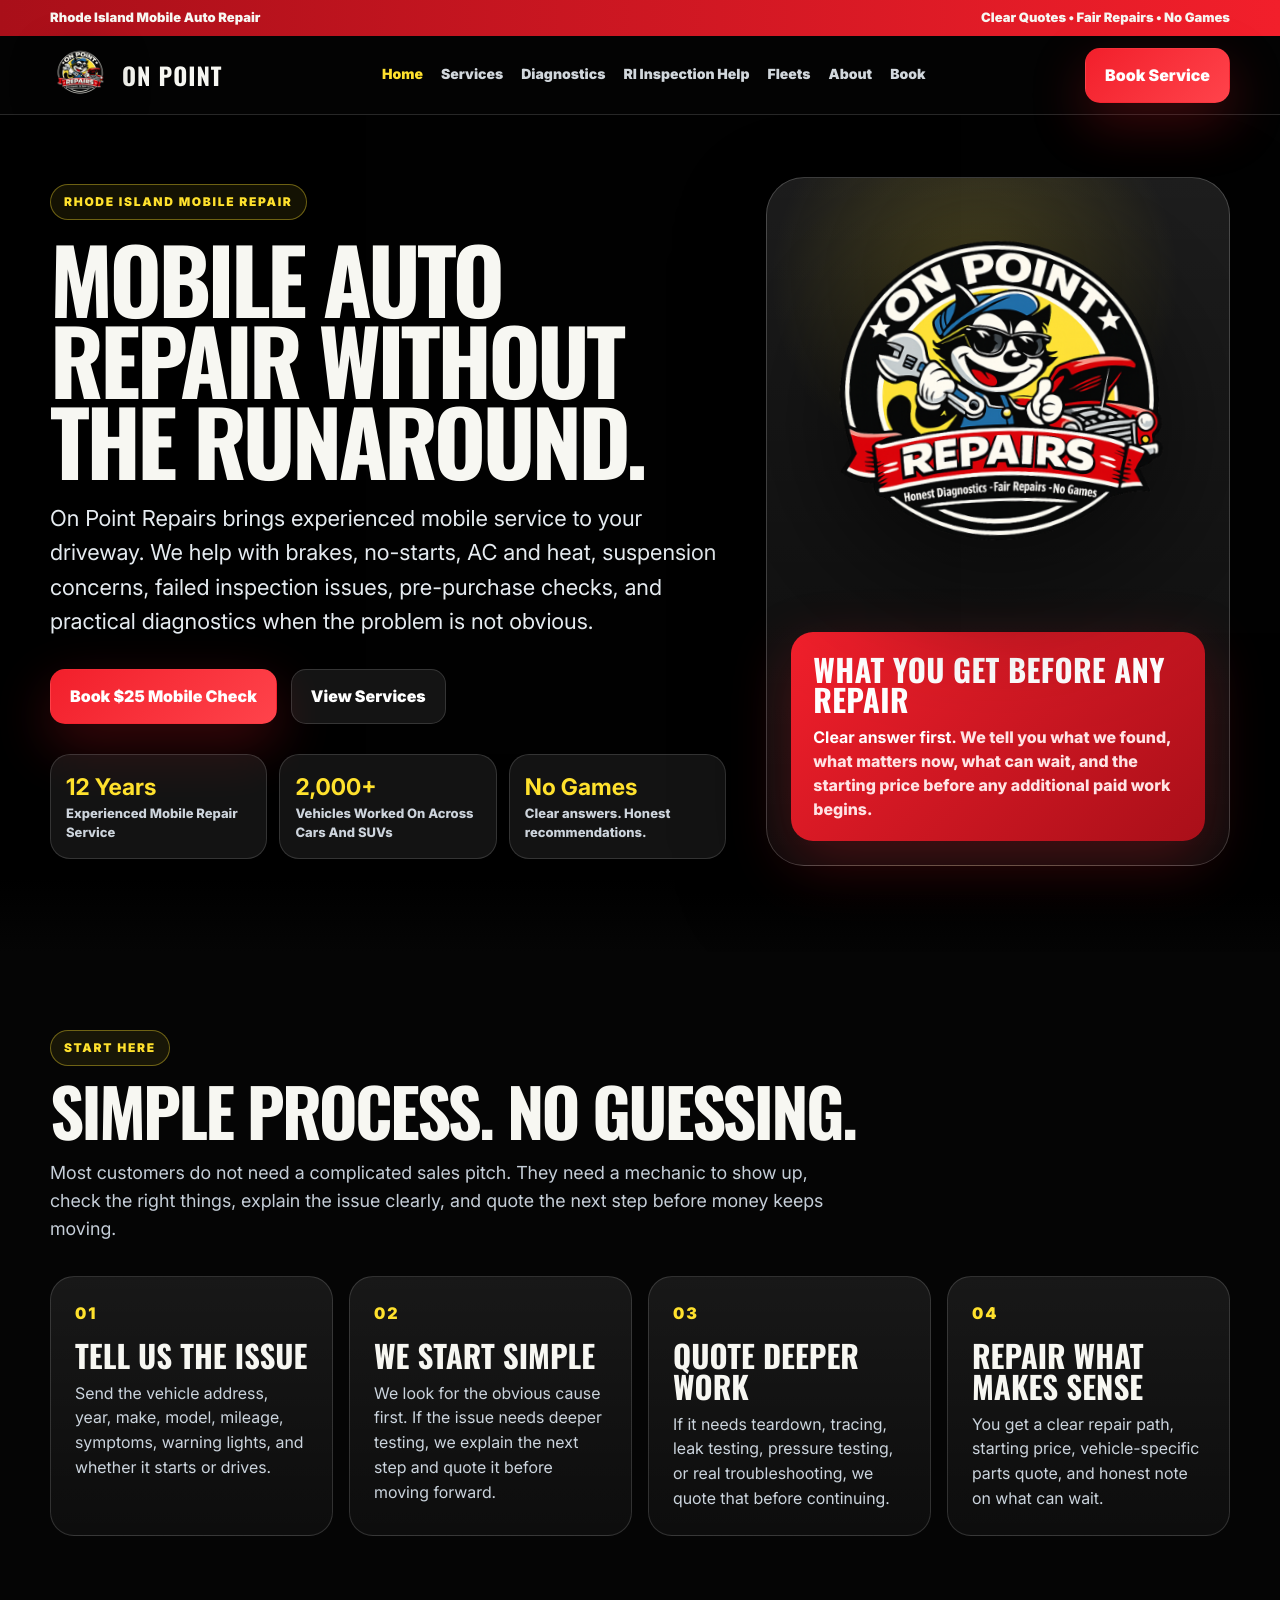
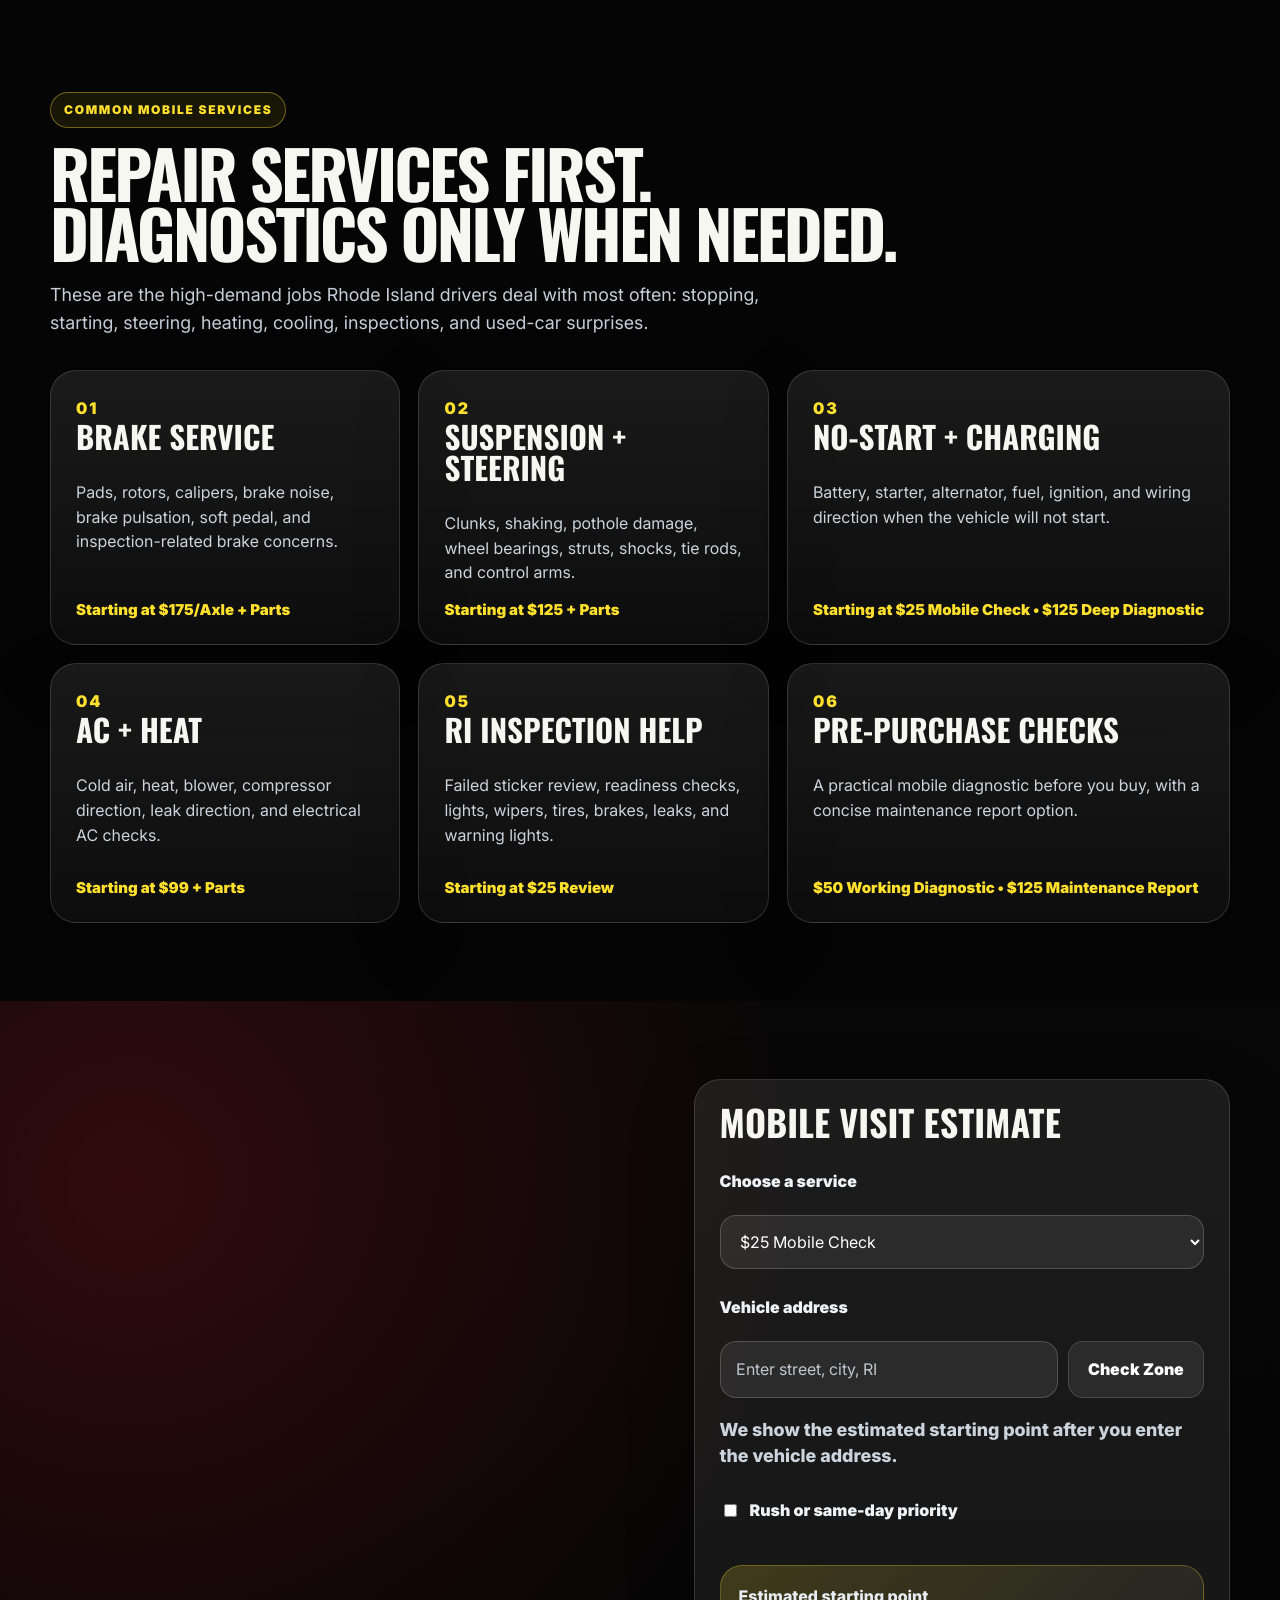
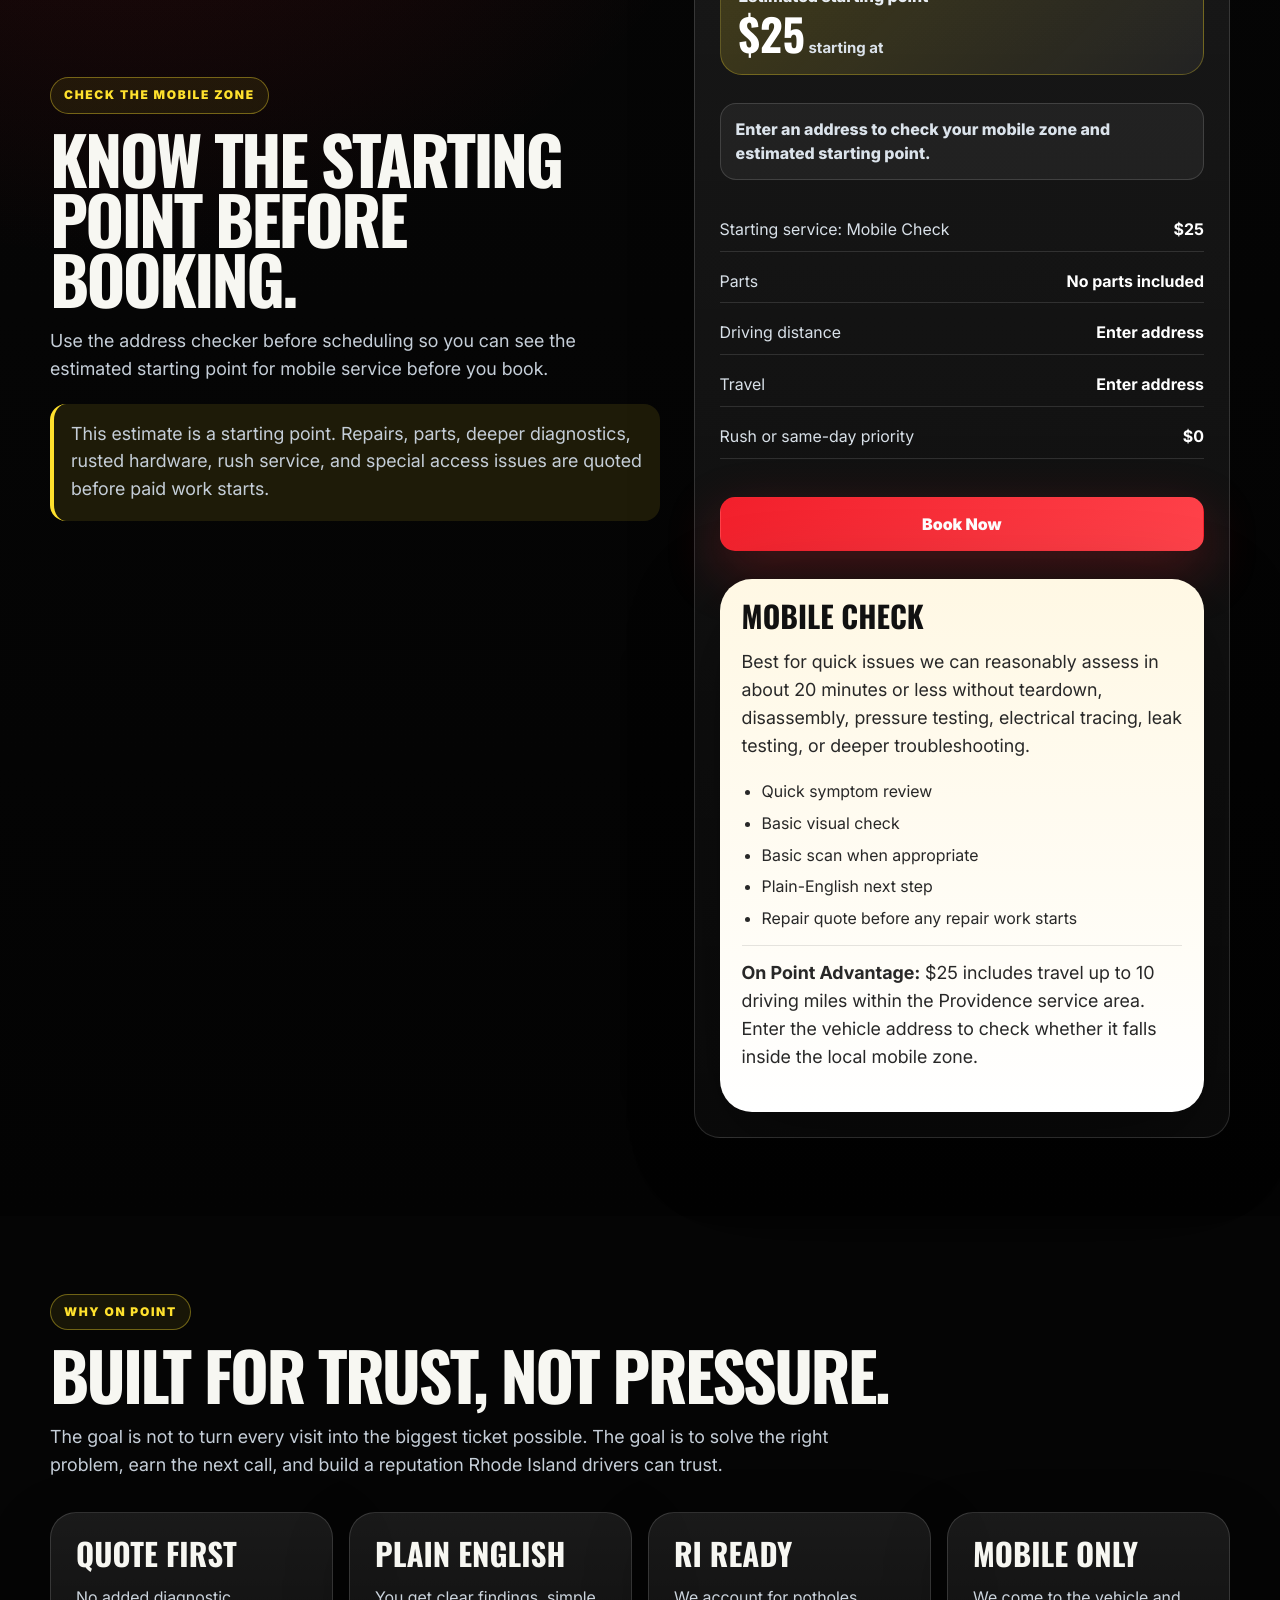
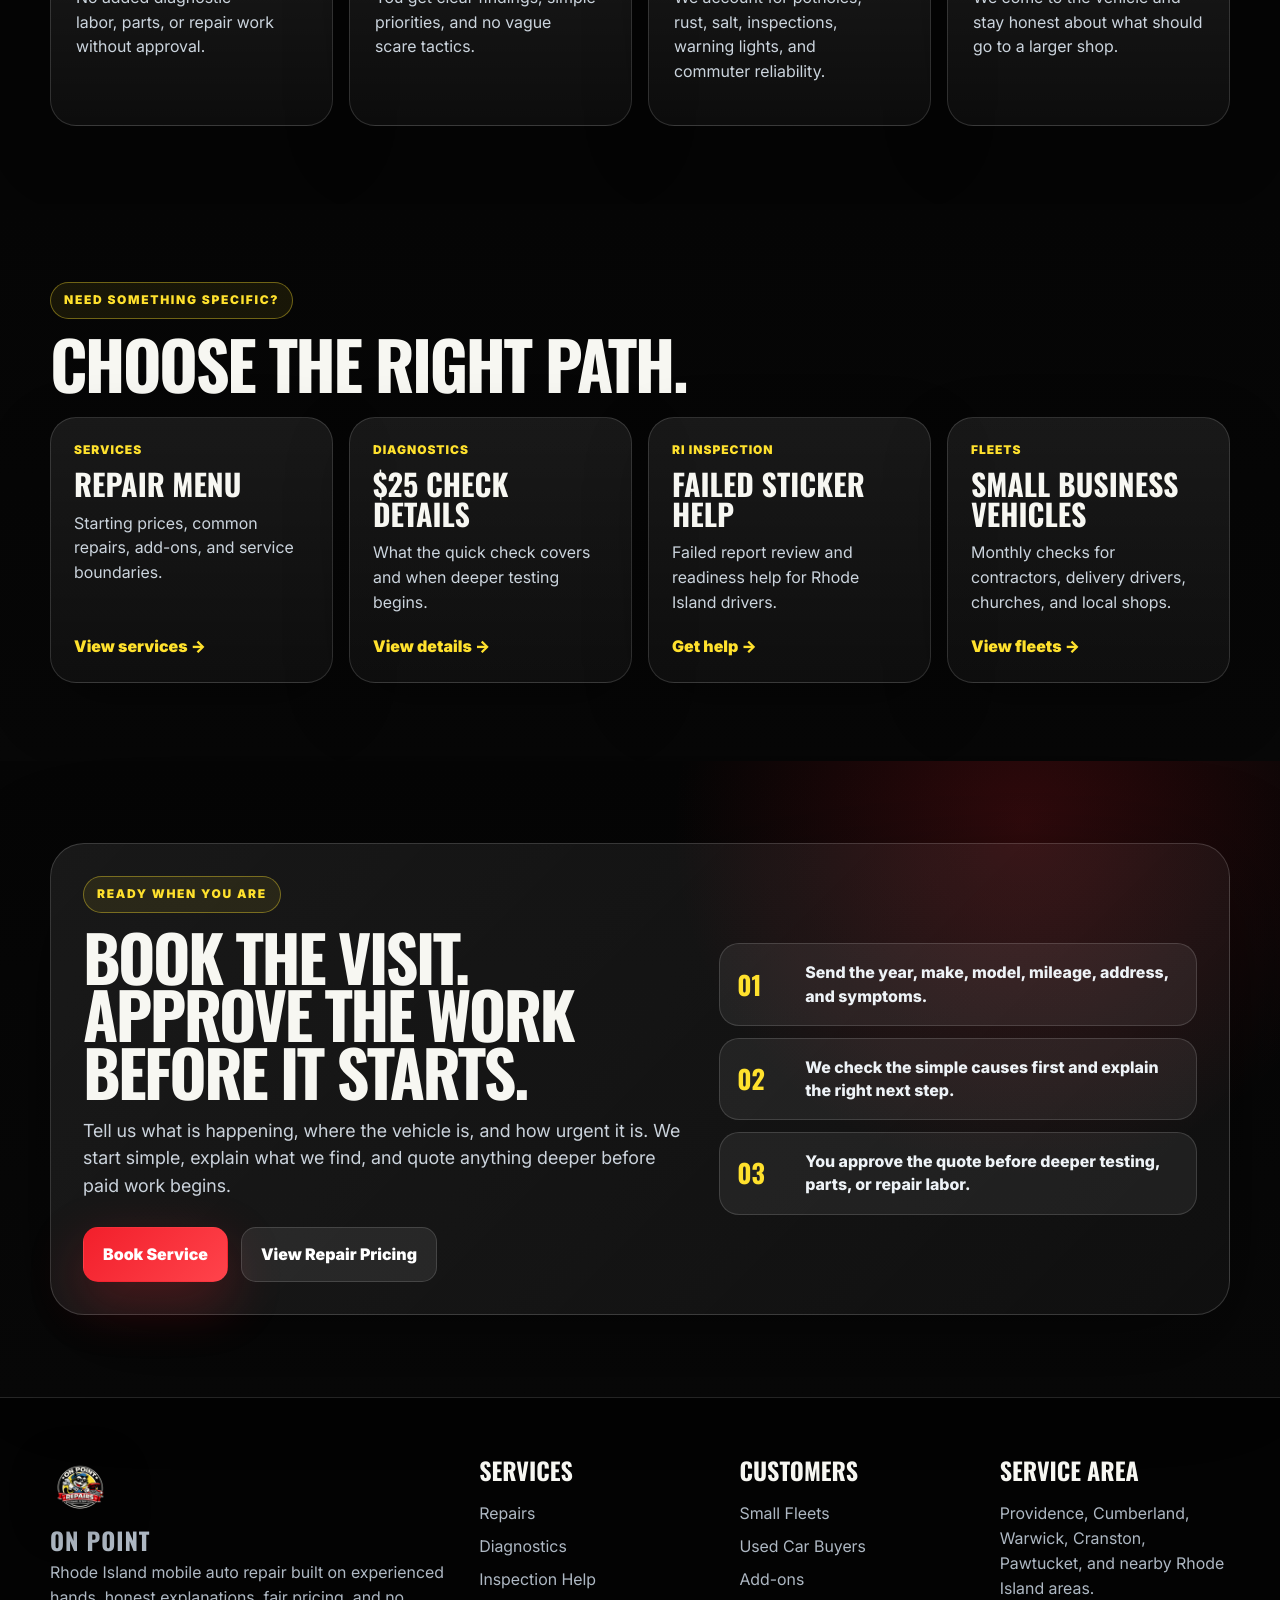
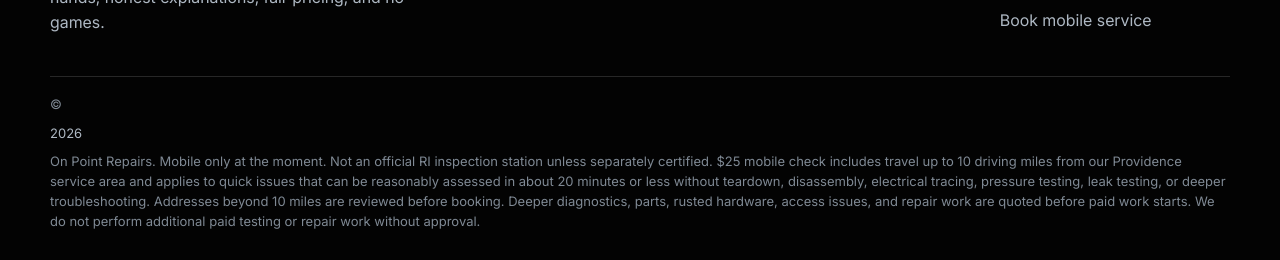
==== index.html @ 6999d279 "Add files via upload" ====
<!doctype html>
<html lang="en">
<head>
  <meta charset="utf-8" />
  <meta name="viewport" content="width=device-width, initial-scale=1" />
  <title>On Point Repairs | Rhode Island Mobile Auto Repair</title>
  <meta name="description" content="Rhode Island mobile auto repair. Starting at $25 mobile checks within 10 miles, honest diagnostics, fair repairs, and clear quotes before paid work starts." />
  <meta name="theme-color" content="#050505" />
  <meta property="og:title" content="On Point Repairs | Rhode Island Mobile Auto Repair" />
  <meta property="og:description" content="Rhode Island mobile auto repair. Starting at $25 mobile checks within 10 miles, honest diagnostics, fair repairs, and clear quotes before paid work starts." />
  <meta property="og:type" content="website" />
  <link rel="preconnect" href="https://fonts.googleapis.com" />
  <link rel="preconnect" href="https://fonts.gstatic.com" crossorigin />
  <link href="https://fonts.googleapis.com/css2?family=Inter:wght@400;500;600;700;800;900&family=Oswald:wght@600;700&display=swap" rel="stylesheet" />
  <link rel="stylesheet" href="assets/styles.css" />
  <script type="application/ld+json">{"@context":"https://schema.org","@type":"AutoRepair","name":"On Point Repairs","areaServed":"Rhode Island","slogan":"Honest diagnostics. Fair repairs. No games.","description":"Rhode Island mobile auto repair built on 12 years of real industry experience and 2,000+ vehicles worked on, with mobile service, $25 mobile checks for quick issues within 10 driving miles, and clear quotes before additional testing or repair work."}</script>
</head>
<body>
  <div class="topbar"><div class="wrap"><span>Rhode Island Mobile Auto Repair</span><span>Clear Quotes • Fair Repairs • No Games</span></div></div>
  <header class="navbar">
    <div class="wrap nav-inner">
      <a class="brand" href="index.html"><img src="assets/on-point-logo.png" alt="On Point Repairs logo"><span>ON POINT</span></a>
      <nav class="nav-links"><a class="active" href="index.html">Home</a><a class="" href="services.html">Services</a><a class="" href="diagnostics.html">Diagnostics</a><a class="" href="inspection-help.html">RI Inspection Help</a><a class="" href="fleet.html">Fleets</a><a class="" href="about.html">About</a><a class="" href="contact.html">Book</a></nav>
      <button class="mobile-toggle" aria-label="Open menu" aria-expanded="false">Menu</button>
      <a class="btn primary nav-cta" href="contact.html#booking-calendar">Book Service</a>
    </div>
  </header>

<main id="home">
  <section class="hero section-dark">
    <div class="hero-bg" role="img" aria-label="Mobile mechanic working on a vehicle"></div>
    <div class="wrap hero-grid">
      <div class="hero-copy reveal">
        <span class="eyebrow">Rhode Island Mobile Repair</span>
        <h1>Mobile auto repair without the runaround.</h1>
        <p class="lead">On Point Repairs brings experienced mobile service to your driveway. We help with brakes, no-starts, AC and heat, suspension concerns, failed inspection issues, pre-purchase checks, and practical diagnostics when the problem is not obvious.</p>
        <div class="hero-actions"><a class="btn primary" href="contact.html#booking-calendar">Book $25 Mobile Check</a><a class="btn secondary" href="services.html">View Services</a></div>
        <div class="proof-row"><div><strong>12 Years</strong><span>Experienced Mobile Repair Service</span></div><div><strong>2,000+</strong><span>Vehicles Worked On Across Cars And SUVs</span></div><div><strong>No Games</strong><span>Clear answers. Honest recommendations.</span></div></div>
      </div>
      <aside class="hero-card reveal">
        <img src="assets/on-point-logo.png" alt="On Point Repairs mascot logo">
        <div class="status-card"><strong>What you get before any repair</strong><p><b>Clear answer first.</b> We tell you what we found, what matters now, what can wait, and the starting price before any additional paid work begins.</p></div>
      </aside>
    </div>
  </section>

  <section class="section start-section">
    <div class="wrap">
      <div class="section-title reveal"><span class="eyebrow">Start Here</span><h2>Simple process. No guessing.</h2><p>Most customers do not need a complicated sales pitch. They need a mechanic to show up, check the right things, explain the issue clearly, and quote the next step before money keeps moving.</p></div>
      <div class="process-grid">
        <div class="process-card reveal"><span>01</span><h3>Tell Us The Issue</h3><p>Send the vehicle address, year, make, model, mileage, symptoms, warning lights, and whether it starts or drives.</p></div>
        <div class="process-card reveal"><span>02</span><h3>We Start Simple</h3><p>We look for the obvious cause first. If the issue needs deeper testing, we explain the next step and quote it before moving forward.</p></div>
        <div class="process-card reveal"><span>03</span><h3>Quote Deeper Work</h3><p>If it needs teardown, tracing, leak testing, pressure testing, or real troubleshooting, we quote that before continuing.</p></div>
        <div class="process-card reveal"><span>04</span><h3>Repair What Makes Sense</h3><p>You get a clear repair path, starting price, vehicle-specific parts quote, and honest note on what can wait.</p></div>
      </div>
    </div>
  </section>

  <section class="section" id="services">
    <div class="wrap">
      <div class="section-title reveal"><span class="eyebrow">Common Mobile Services</span><h2>Repair services first. Diagnostics only when needed.</h2><p>These are the high-demand jobs Rhode Island drivers deal with most often: stopping, starting, steering, heating, cooling, inspections, and used-car surprises.</p></div>
      <div class="grid-3 home-services">
        <a class="card home-service-card reveal" href="services.html#service-brakes"><span class="num">01</span><h3>Brake Service</h3><p>Pads, rotors, calipers, brake noise, brake pulsation, soft pedal, and inspection-related brake concerns.</p><b class="price">Starting at $175/Axle + Parts</b></a>
        <a class="card home-service-card reveal" href="services.html#service-suspension"><span class="num">02</span><h3>Suspension + Steering</h3><p>Clunks, shaking, pothole damage, wheel bearings, struts, shocks, tie rods, and control arms.</p><b class="price">Starting at $125 + Parts</b></a>
        <a class="card home-service-card reveal" href="services.html#service-nostart"><span class="num">03</span><h3>No-Start + Charging</h3><p>Battery, starter, alternator, fuel, ignition, and wiring direction when the vehicle will not start.</p><b class="price">Starting at $25 Mobile Check • $125 Deep Diagnostic</b></a>
        <a class="card home-service-card reveal" href="services.html#service-ac"><span class="num">04</span><h3>AC + Heat</h3><p>Cold air, heat, blower, compressor direction, leak direction, and electrical AC checks.</p><b class="price">Starting at $99 + Parts</b></a>
        <a class="card home-service-card reveal" href="services.html#service-inspection"><span class="num">05</span><h3>RI Inspection Help</h3><p>Failed sticker review, readiness checks, lights, wipers, tires, brakes, leaks, and warning lights.</p><b class="price">Starting at $25 Review</b></a>
        <a class="card home-service-card reveal" href="services.html#service-ppi"><span class="num">06</span><h3>Pre-Purchase Checks</h3><p>A practical mobile diagnostic before you buy, with a concise maintenance report option.</p><b class="price">$50 Working Diagnostic • $125 Maintenance Report</b></a>
      </div>
    </div>
  </section>

  <section class="section section-dark" id="estimate">
    <div class="wrap split estimate-split">
      <div class="reveal"><span class="eyebrow">Check The Mobile Zone</span><h2>Know the starting point before booking.</h2><p>Use the address checker before scheduling so you can see the estimated starting point for mobile service before you book.</p><p class="notice">This estimate is a starting point. Repairs, parts, deeper diagnostics, rusted hardware, rush service, and special access issues are quoted before paid work starts.</p></div>
      <form class="card form quote-card reveal" id="quoteCalc">
        <h3>Mobile Visit Estimate</h3>
        <label for="serviceType">Choose a service</label>
        <select id="serviceType"><option value="quick">$25 Mobile Check</option><option value="diagnostic">Additional Diagnostic: $125+ labor</option><option value="nostart">No-Start Diagnostic: $125+ labor</option><option value="brakes">Brake Service: $175+ labor per axle + parts</option><option value="suspension">Suspension / Steering: $125+ labor + parts</option><option value="ac">AC / Heat Diagnostic: $99+ labor</option><option value="ppi">Pre-Purchase Check: $50 Working Diagnostic • $125 Maintenance Report</option><option value="inspection">RI Inspection Help: starting at $25 review</option><option value="second">Second Opinion: $99+</option></select>
        <label for="serviceAddress">Vehicle address</label>
        <div class="address-row"><input id="serviceAddress" type="text" autocomplete="street-address" placeholder="Enter street, city, RI"><button class="btn secondary" type="button" id="checkDistance">Check Zone</button></div>
        <p class="field-help">We show the estimated starting point after you enter the vehicle address.</p>
        <label class="checkline"><input id="urgent" type="checkbox"> Rush or same-day priority</label>
        <div class="quote-output"><span>Estimated starting point</span><h3 id="quoteOut">$25</h3></div>
        <div class="distance-result" id="distanceResult">Enter an address to check your mobile zone and estimated starting point.</div>
        <div class="line-items" id="quoteItems"></div>
        <a class="btn primary book-now-after-calc home-book-now-after-calc" href="contact.html#appointment-form">Book Now</a>
        <div class="panel-light why-box" id="whyBox"></div>
      </form>
    </div>
  </section>

  <section class="section trust-section">
    <div class="wrap">
      <div class="section-title reveal"><span class="eyebrow">Why On Point</span><h2>Built for trust, not pressure.</h2><p>The goal is not to turn every visit into the biggest ticket possible. The goal is to solve the right problem, earn the next call, and build a reputation Rhode Island drivers can trust.</p></div>
      <div class="grid-4">
        <div class="card reveal"><h3>Quote First</h3><p>No added diagnostic labor, parts, or repair work without approval.</p></div>
        <div class="card reveal"><h3>Plain English</h3><p>You get clear findings, simple priorities, and no vague scare tactics.</p></div>
        <div class="card reveal"><h3>RI Ready</h3><p>We account for potholes, rust, salt, inspections, warning lights, and commuter reliability.</p></div>
        <div class="card reveal"><h3>Mobile Only</h3><p>We come to the vehicle and stay honest about what should go to a larger shop.</p></div>
      </div>
    </div>
  </section>

  <section class="section page-directory">
    <div class="wrap">
      <div class="section-title compact-title reveal"><span class="eyebrow">Need Something Specific?</span><h2>Choose the right path.</h2></div>
      <div class="page-link-grid compact-links">
        <a class="page-link-card reveal" href="services.html"><span>Services</span><h3>Repair Menu</h3><p>Starting prices, common repairs, add-ons, and service boundaries.</p><b>View services →</b></a>
        <a class="page-link-card reveal" href="diagnostics.html"><span>Diagnostics</span><h3>$25 Check Details</h3><p>What the quick check covers and when deeper testing begins.</p><b>View details →</b></a>
        <a class="page-link-card reveal" href="inspection-help.html"><span>RI Inspection</span><h3>Failed Sticker Help</h3><p>Failed report review and readiness help for Rhode Island drivers.</p><b>Get help →</b></a>
        <a class="page-link-card reveal" href="fleet.html"><span>Fleets</span><h3>Small Business Vehicles</h3><p>Monthly checks for contractors, delivery drivers, churches, and local shops.</p><b>View fleets →</b></a>
      </div>
    </div>
  </section>

<section class="section final-action" id="book">
  <div class="wrap final-action-box reveal">
    <div class="final-copy">
      <span class="eyebrow">Ready When You Are</span>
      <h2>Book the visit. Approve the work before it starts.</h2>
      <p>Tell us what is happening, where the vehicle is, and how urgent it is. We start simple, explain what we find, and quote anything deeper before paid work begins.</p>
      <div class="final-buttons"><a class="btn primary" href="contact.html#booking-calendar">Book Service</a><a class="btn secondary" href="services.html">View Repair Pricing</a></div>
    </div>
    <div class="final-panel">
      <div><strong>01</strong><span>Send the year, make, model, mileage, address, and symptoms.</span></div>
      <div><strong>02</strong><span>We check the simple causes first and explain the right next step.</span></div>
      <div><strong>03</strong><span>You approve the quote before deeper testing, parts, or repair labor.</span></div>
    </div>
  </div>
</section>

</main>
  <footer class="footer">
    <div class="wrap footer-grid">
      <div>
        <a class="brand" href="index.html"><img src="assets/on-point-logo.png" alt="On Point Repairs logo"><span>ON POINT</span></a>
        <p>Rhode Island mobile auto repair built on experienced hands, honest explanations, fair pricing, and no games.</p>
      </div>
      <div><h4>Services</h4><a href="services.html#repairs">Repairs</a><a href="diagnostics.html">Diagnostics</a><a href="inspection-help.html">Inspection Help</a></div>
      <div><h4>Customers</h4><a href="fleet.html">Small Fleets</a><a href="services.html#service-ppi">Used Car Buyers</a><a href="services.html#add-ons">Add-ons</a></div>
      <div><h4>Service Area</h4><span>Providence, Cumberland, Warwick, Cranston, Pawtucket, and nearby Rhode Island areas.</span><a href="contact.html#booking-calendar">Book mobile service</a></div>
    </div>
    <div class="wrap fineprint">© <span data-year></span> On Point Repairs. Mobile only at the moment. Not an official RI inspection station unless separately certified. $25 mobile check includes travel up to 10 driving miles from our Providence service area and applies to quick issues that can be reasonably assessed in about 20 minutes or less without teardown, disassembly, electrical tracing, pressure testing, leak testing, or deeper troubleshooting. Addresses beyond 10 miles are reviewed before booking. Deeper diagnostics, parts, rusted hardware, access issues, and repair work are quoted before paid work starts. We do not perform additional paid testing or repair work without approval.</div>
  </footer>
  <a class="btn primary sticky-call" href="contact.html#booking-calendar">Book Mobile Service</a>
  <script src="assets/app.js"></script>
</body>
</html>
---- assets/styles.css ----
:root{--black:#050505;--ink:#0b0d10;--panel:#11151b;--panel2:#161b22;--red:#f21f2b;--red2:#a90f19;--yellow:#ffe12d;--blue:#1795d4;--white:#f7f7f2;--muted:#aeb8c4;--line:rgba(255,255,255,.14);--soft:rgba(255,255,255,.075);--shadow:0 30px 90px rgba(0,0,0,.45);--radius:26px;--display:'Oswald',Impact,sans-serif;--body:'Inter',system-ui,-apple-system,Segoe UI,sans-serif}*{box-sizing:border-box}html{scroll-behavior:smooth}body{margin:0;-webkit-font-smoothing:antialiased;text-rendering:geometricPrecision;background:var(--black);color:var(--white);font-family:var(--body);line-height:1.55;overflow-x:hidden}a{color:inherit;text-decoration:none}img{max-width:100%;display:block}button,input,select,textarea{font:inherit}.wrap{width:min(1180px,calc(100% - 36px));margin:auto}.section{padding:78px 0;position:relative}.tight{padding:56px 0}.section-dark{background:radial-gradient(circle at 10% 10%,rgba(242,31,43,.18),transparent 34%),linear-gradient(180deg,#070707,#030303)}
.topbar{background:linear-gradient(90deg,var(--red2),var(--red));font-weight:900;font-size:13px}.topbar .wrap{display:flex;justify-content:space-between;gap:18px;padding:8px 0}.navbar{position:sticky;top:0;z-index:99;background:rgba(4,4,4,.88);backdrop-filter:blur(18px);border-bottom:1px solid var(--line)}.nav-inner{height:78px;display:flex;align-items:center;gap:20px;justify-content:space-between}.brand{display:flex;align-items:center;gap:12px;font-weight:1000}.brand img{width:60px;height:60px;object-fit:contain;filter:drop-shadow(0 8px 22px rgba(0,0,0,.6))}.brand span{font-family:var(--display);font-size:24px;letter-spacing:.04em;line-height:1}.nav-links{display:flex;gap:18px;align-items:center;font-size:14px;font-weight:900;color:#e8eef4}.nav-links a{opacity:.9;white-space:nowrap}.nav-links a:hover,.nav-links a.active{color:var(--yellow);opacity:1}.mobile-toggle{display:none;background:transparent;color:white;border:1px solid var(--line);border-radius:12px;padding:10px 14px;font-weight:900}.btn{display:inline-flex;align-items:center;justify-content:center;border-radius:15px;padding:14px 19px;font-weight:950;border:1px solid transparent;cursor:pointer;transition:.2s ease}.btn.primary{background:linear-gradient(135deg,var(--red),#ff434b);color:white;box-shadow:0 20px 54px rgba(242,31,43,.26)}.btn.primary:hover{transform:translateY(-2px);box-shadow:0 24px 70px rgba(242,31,43,.36)}.btn.secondary{border-color:var(--line);background:rgba(255,255,255,.08);color:white}.btn.secondary:hover{background:rgba(255,255,255,.14);transform:translateY(-2px)}
h1,h2,h3{margin:0}.eyebrow{display:inline-flex;align-items:center;gap:8px;border:1px solid rgba(255,225,45,.38);color:var(--yellow);background:rgba(255,225,45,.08);border-radius:999px;padding:8px 13px;text-transform:uppercase;letter-spacing:.14em;font-weight:1000;font-size:12px}.hero{position:relative;min-height:min(760px,calc(100vh - 40px));display:flex;align-items:center;isolation:isolate;overflow:hidden;background:#030303}.hero-bg{position:absolute;inset:0;background:linear-gradient(180deg,rgba(0,0,0,.16) 0%,rgba(0,0,0,.08) 52%,rgba(0,0,0,.92) 100%),linear-gradient(90deg,rgba(0,0,0,.96),rgba(0,0,0,.74),rgba(0,0,0,.25)),url('https://images.unsplash.com/photo-1487754180451-c456f719a1fc?auto=format&fit=crop&w=3840&q=95') center/cover;z-index:-3;transform:scale(1.02)}.hero:after{content:"";position:absolute;left:0;right:0;bottom:-1px;height:220px;background:linear-gradient(0deg,var(--black) 0%,rgba(0,0,0,.86) 34%,transparent 100%);z-index:-1;pointer-events:none}.hero-grid{display:grid;grid-template-columns:1.05fr .72fr;gap:40px;align-items:center;padding:62px 0 86px}.hero h1,.section-title h2,.split h2,.final-copy h2,.page-hero h1{font-family:var(--display);text-transform:uppercase;letter-spacing:-.04em;line-height:.9}.hero h1{font-size:clamp(48px,7vw,98px);margin:18px 0 18px;max-width:820px}.lead{font-size:clamp(17px,1.85vw,22px);color:#e5ebf0;max-width:780px}.hero-actions{display:flex;gap:14px;flex-wrap:wrap;margin:30px 0}.proof-row{display:grid;grid-template-columns:repeat(3,1fr);gap:12px;max-width:820px}.proof-row div{border:1px solid var(--line);background:rgba(255,255,255,.075);border-radius:20px;padding:15px;backdrop-filter:blur(12px)}.proof-row strong{display:block;color:var(--yellow);font-size:23px}.proof-row span{display:block;color:#cdd4dc;font-weight:800;font-size:13px;line-height:1.45}.hero-card{position:relative;background:radial-gradient(circle at 45% 15%,rgba(255,225,45,.22),transparent 32%),linear-gradient(180deg,rgba(255,255,255,.11),rgba(255,255,255,.045));border:1px solid rgba(255,255,255,.2);border-radius:38px;padding:24px;box-shadow:var(--shadow)}.hero-card img{filter:drop-shadow(0 35px 70px rgba(0,0,0,.7));transform:rotate(-2deg)}.status-card{background:linear-gradient(135deg,var(--red),var(--red2));border-radius:22px;padding:22px 22px 20px;margin-top:16px;box-shadow:0 20px 60px rgba(242,31,43,.26)}.status-card strong{display:block;font-family:var(--display);font-size:31px;line-height:.98;text-transform:uppercase;letter-spacing:.01em;color:#fff}.status-card p{margin:10px 0 0;color:#ffe3e4;font-weight:800;line-height:1.5}.status-card p b{color:#fff}.section-title{max-width:880px;margin-bottom:32px}.section-title h2,.split h2{font-size:clamp(40px,5.2vw,76px);margin:16px 0}.section-title p,.split p{color:#c5ced8;font-size:18px;max-width:780px}.compact-title{margin-bottom:22px}.grid-3{display:grid;grid-template-columns:repeat(3,1fr);gap:18px}.grid-2{display:grid;grid-template-columns:repeat(2,1fr);gap:22px}.grid-4{display:grid;grid-template-columns:repeat(4,1fr);gap:16px}.card{border:1px solid var(--line);background:linear-gradient(180deg,rgba(255,255,255,.085),rgba(255,255,255,.035));border-radius:var(--radius);padding:25px;box-shadow:0 24px 64px rgba(0,0,0,.25)}.card h3{font-family:var(--display);font-size:31px;line-height:1;text-transform:uppercase;margin-bottom:12px}.card p,.card li{color:#cbd4dd;text-wrap:pretty}.card ul,.card ol{padding-left:20px;margin-bottom:0}.price{display:inline-block;margin-top:12px;color:var(--yellow);font-weight:1000;line-height:1.2}.num{color:var(--yellow);font-weight:1000;letter-spacing:.12em}.home-service-card{min-height:260px;display:flex;flex-direction:column;transition:.2s ease}.home-service-card:hover{transform:translateY(-3px);border-color:rgba(255,225,45,.42)}.home-service-card .price{margin-top:auto;white-space:nowrap;font-size:15px}.notice{border-left:4px solid var(--yellow);background:rgba(255,225,45,.1);border-radius:16px;padding:17px;color:#f2f4f6;margin-top:20px}.process-grid{display:grid;grid-template-columns:repeat(4,1fr);gap:16px}.process-card{border:1px solid var(--line);border-radius:24px;padding:24px;background:linear-gradient(180deg,rgba(255,255,255,.08),rgba(255,255,255,.035));min-height:230px}.process-card span{color:var(--yellow);font-weight:1000;letter-spacing:.12em}.process-card h3{font-family:var(--display);font-size:31px;text-transform:uppercase;line-height:1;margin:14px 0 10px}.process-card p{margin:0;color:#cbd4dd}.table-wrap{overflow:auto;border:1px solid var(--line);border-radius:24px}.table{width:100%;border-collapse:collapse;min-width:980px;background:rgba(255,255,255,.04)}.table th,.table td{text-align:left;padding:16px;border-bottom:1px solid var(--line);vertical-align:top}.table th{color:var(--yellow);text-transform:uppercase;letter-spacing:.08em;font-size:12px}.table td{color:#e7edf3}.split{display:grid;grid-template-columns:1fr .88fr;gap:34px;align-items:center}.panel-light{background:linear-gradient(180deg,#fff8e4,#fff);color:#111;border-radius:32px;padding:30px;box-shadow:var(--shadow)}.panel-light h3{font-family:var(--display);font-size:40px;text-transform:uppercase;line-height:.95;margin-bottom:16px}.panel-light p,.panel-light li{color:#282828}.step-list{display:grid;gap:12px;margin-top:24px}.step-list div{display:grid;grid-template-columns:52px 1fr;gap:14px;align-items:center;border:1px solid var(--line);border-radius:18px;padding:16px;background:rgba(255,255,255,.06)}.step-list strong{font-family:var(--display);font-size:25px;color:var(--yellow)}.pill-row{display:flex;flex-wrap:wrap;gap:10px;margin-top:24px}.pill-row span{border:1px solid var(--line);border-radius:999px;padding:10px 13px;background:rgba(255,255,255,.075);font-weight:850;color:#eef3f7}.page-hero{min-height:410px;display:flex;align-items:end;padding:112px 0 66px;background:linear-gradient(90deg,rgba(0,0,0,.93),rgba(0,0,0,.62)),var(--hero-img) center/cover}.page-hero h1{font-size:clamp(46px,6.4vw,88px);margin:18px 0 14px;max-width:980px}.final-action{padding:82px 0;background:radial-gradient(circle at 80% 10%,rgba(242,31,43,.18),transparent 30%),linear-gradient(180deg,#050505,#080808)}.final-action-box{display:grid;grid-template-columns:1.12fr .88fr;gap:28px;align-items:stretch;border:1px solid rgba(255,255,255,.16);border-radius:34px;padding:32px;background:linear-gradient(135deg,rgba(255,255,255,.08),rgba(255,255,255,.035));box-shadow:0 34px 110px rgba(0,0,0,.42)}.final-copy h2{font-size:clamp(40px,5vw,74px);line-height:.9;margin:16px 0}.final-copy p{color:#cbd3dc;font-size:18px;max-width:760px;margin:0}.final-buttons{display:flex;gap:13px;flex-wrap:wrap;margin-top:26px}.final-panel{display:grid;gap:12px;align-content:center}.final-panel div{display:grid;grid-template-columns:54px 1fr;gap:14px;align-items:center;border:1px solid rgba(255,255,255,.14);border-radius:20px;padding:17px;background:rgba(255,255,255,.065)}.final-panel strong{font-family:var(--display);font-size:26px;color:var(--yellow)}.final-panel span{font-weight:800;color:#eef3f7;line-height:1.45}.page-directory{background:linear-gradient(180deg,#050505,#070707)}.page-link-grid{display:grid;grid-template-columns:repeat(4,1fr);gap:16px}.page-link-card{display:flex;flex-direction:column;min-height:230px;border:1px solid rgba(255,255,255,.14);border-radius:26px;padding:23px;background:linear-gradient(180deg,rgba(255,255,255,.08),rgba(255,255,255,.035));box-shadow:0 24px 64px rgba(0,0,0,.28);transition:.22s ease}.page-link-card:hover{transform:translateY(-3px);border-color:rgba(255,225,45,.42)}.page-link-card span{color:var(--yellow);font-weight:1000;letter-spacing:.08em;margin-bottom:10px;text-transform:uppercase;font-size:12px}.page-link-card h3{font-family:var(--display);font-size:30px;line-height:.98;text-transform:uppercase;margin:0 0 12px}.page-link-card p{color:#cbd4dd;margin:0 0 20px;line-height:1.55}.page-link-card b{margin-top:auto;color:var(--yellow);font-weight:1000}.footer{padding:54px 0 28px;background:#030303;border-top:1px solid var(--line)}.footer-grid{display:grid;grid-template-columns:1.3fr .75fr .75fr .75fr;gap:30px}.footer h4{font-family:var(--display);font-size:24px;text-transform:uppercase;margin:0 0 12px}.footer p,.footer a,.footer span{display:block;color:#aeb8c3;margin:8px 0}.fineprint{border-top:1px solid var(--line);margin-top:34px;padding-top:18px;color:#7f8994;font-size:13px}.sticky-call{position:fixed;right:18px;bottom:18px;z-index:80;opacity:0;transform:translateY(26px) scale(.96);pointer-events:none;transition:.24s ease}.sticky-call.show{opacity:1;transform:translateY(0) scale(1);pointer-events:auto}.form{display:grid;gap:14px}.form input,.form select,.form textarea{width:100%;border:1px solid var(--line);border-radius:15px;padding:15px;background:rgba(255,255,255,.08);color:white}.form select option{color:#111}.form ::placeholder{color:#bec6cf}.quote-card h3{font-family:var(--display);font-size:36px;line-height:1;text-transform:uppercase;margin-bottom:2px}.quote-card label{display:block;margin:12px 0 7px;font-weight:900;color:#eef3f7}.quote-card select,.quote-card input{width:100%;border:1px solid rgba(255,255,255,.18);border-radius:16px;padding:15px;background:rgba(255,255,255,.08);color:#fff}.quote-card select option{color:#111}.checkline{display:flex!important;align-items:center;gap:10px;margin:12px 0!important}.checkline input{width:auto!important;accent-color:var(--yellow)}.quote-output{margin-top:16px;border-radius:22px;background:linear-gradient(135deg,rgba(255,225,45,.18),rgba(255,255,255,.06));border:1px solid rgba(255,225,45,.28);padding:18px}.quote-output span{display:block;color:#e8edf3;font-weight:800}.quote-output h3{font-family:var(--display);font-size:44px;line-height:1;margin:4px 0 0;color:#fff}.quote-output small{font-family:var(--body);font-size:15px;color:#dbe2ea;text-transform:none}.address-row{display:grid;grid-template-columns:1fr auto;gap:10px;align-items:center}.address-row .btn{height:100%;white-space:nowrap}.field-help{margin:6px 0 2px;color:#aeb8c3;font-size:13px;font-weight:800;line-height:1.45}.distance-result{border:1px solid rgba(255,255,255,.14);background:rgba(255,255,255,.055);border-radius:16px;padding:14px 15px;color:#dbe3eb;font-weight:800;line-height:1.45;margin-top:14px}.distance-result strong{color:var(--yellow)}.line-items{display:grid;gap:8px;margin:14px 0}.line-items div{display:grid;grid-template-columns:1fr auto;gap:16px;border-bottom:1px solid rgba(255,255,255,.12);padding:9px 0}.line-items span{color:#d8e0e8}.line-items strong{text-align:right;color:#fff}.why-box{margin-top:14px;padding:22px}.why-box h4{font-family:var(--display);font-size:30px;line-height:1;margin:0 0 12px;text-transform:uppercase}.why-box ul{margin:14px 0 0;padding-left:20px}.why-box li{margin:7px 0}.mini-note{border-top:1px solid rgba(0,0,0,.1);margin-top:14px!important;padding-top:14px!important}.faq-item{border:1px solid var(--line);border-radius:20px;margin:12px 0;background:rgba(255,255,255,.055);overflow:hidden}.faq-q{width:100%;background:transparent;color:white;border:0;padding:18px 20px;display:flex;justify-content:space-between;font-weight:950;text-align:left}.faq-a{display:none;padding:0 20px 20px;color:#cbd4dd}.faq-item.open .faq-a{display:block}.booking-embed-section{padding-top:70px;background:linear-gradient(180deg,#050505,#080808)}.booking-distance-card{margin-bottom:38px}.calendar-title{margin-top:20px}.booking-shell{border:1px solid rgba(255,255,255,.16);border-radius:28px;overflow:hidden;background:#fff;box-shadow:0 34px 110px rgba(0,0,0,.42)}.booking-shell iframe{display:block;width:100%;height:720px;border:0;background:#fff}.booking-note{margin:18px 0 0;color:#cbd4dd;font-weight:800;line-height:1.55}.form-intro{margin-top:-4px!important;color:#cbd4dd!important}.contact-grid{align-items:start}.reveal{opacity:0;transform:translateY(18px);transition:.65s ease}.reveal.visible{opacity:1;transform:none}
@media(max-width:1120px){.nav-links{gap:12px;font-size:13px}.nav-cta{display:none}.home-service-card .price{white-space:normal}.grid-4,.page-link-grid,.process-grid{grid-template-columns:repeat(2,1fr)}}@media(max-width:980px){.nav-links{display:none;position:absolute;top:78px;left:18px;right:18px;flex-direction:column;align-items:flex-start;background:#080808;border:1px solid var(--line);border-radius:22px;padding:18px}.nav-links.open{display:flex}.mobile-toggle{display:block}.hero-grid,.grid-2,.split,.final-action-box,.footer-grid{grid-template-columns:1fr}.grid-3{grid-template-columns:1fr 1fr}.proof-row{grid-template-columns:1fr}.hero{min-height:auto}.hero-grid{padding:52px 0 74px}.topbar .wrap{flex-direction:column;gap:4px}.sticky-call{left:18px;right:18px;text-align:center}.final-buttons .btn{width:100%}}@media(max-width:620px){.wrap{width:min(100% - 28px,1180px)}.section{padding:62px 0}.tight{padding:46px 0}.grid-3,.grid-4,.page-link-grid,.process-grid{grid-template-columns:1fr}.hero h1{font-size:48px}.section-title h2,.split h2,.final-copy h2{font-size:40px}.brand span{font-size:20px}.brand img{width:54px;height:54px}.hero-actions .btn{width:100%}.page-hero{min-height:360px;padding:96px 0 54px}.page-hero h1{font-size:44px}.topbar{font-size:12px}.address-row{grid-template-columns:1fr}.address-row .btn{width:100%}.line-items div{grid-template-columns:1fr}.line-items strong{text-align:left}.quote-output h3{font-size:38px}.booking-shell{border-radius:22px}.booking-shell iframe{height:680px}.card{padding:22px}.home-service-card{min-height:auto}}

.book-now-after-calc{width:100%;margin-top:10px}
#appointment-form{scroll-margin-top:105px}

/* Header CTA stays hidden above the fold to avoid repeating the booking offer in the hero. */
.nav-cta{opacity:0;visibility:hidden;transform:translateY(-8px);pointer-events:none;transition:opacity .22s ease,transform .22s ease,visibility .22s ease;}
body.show-nav-cta .nav-cta{opacity:1;visibility:visible;transform:translateY(0);pointer-events:auto;}

/* Service detail accordion */
.service-detail-section{background:linear-gradient(180deg,#050505,#070707)}
.service-accordion{display:grid;gap:13px}
.service-detail{border:1px solid rgba(255,255,255,.14);border-radius:24px;background:linear-gradient(180deg,rgba(255,255,255,.075),rgba(255,255,255,.032));box-shadow:0 22px 58px rgba(0,0,0,.28);overflow:hidden;scroll-margin-top:112px;transition:border-color .22s ease,box-shadow .22s ease,transform .22s ease}
.service-detail.open,.service-detail.targeted{border-color:rgba(255,225,45,.55);box-shadow:0 28px 78px rgba(255,225,45,.08),0 24px 74px rgba(0,0,0,.36)}
.service-detail.targeted{animation:servicePulse 1.45s ease}
@keyframes servicePulse{0%{transform:translateY(-2px);box-shadow:0 0 0 0 rgba(255,225,45,.34),0 24px 74px rgba(0,0,0,.36)}70%{box-shadow:0 0 0 13px rgba(255,225,45,0),0 24px 74px rgba(0,0,0,.36)}100%{transform:none}}
.service-detail-toggle{width:100%;display:grid;grid-template-columns:1fr auto;gap:18px;align-items:center;background:transparent;color:var(--white);border:0;text-align:left;padding:22px 24px;cursor:pointer}
.service-detail-main strong{display:block;font-family:var(--display);font-size:31px;line-height:1;text-transform:uppercase;letter-spacing:.01em;margin-bottom:7px}
.service-detail-main small{display:block;color:#cbd4dd;font-weight:800;line-height:1.45;max-width:760px}
.service-detail-meta{display:flex;align-items:center;justify-content:flex-end;gap:12px;min-width:170px}
.service-detail-cue{color:var(--yellow);font-weight:1000;text-transform:uppercase;letter-spacing:.08em;font-size:12px;white-space:nowrap;line-height:1.2;text-align:right}
.service-detail-meta::after{content:"›";display:inline-flex;align-items:center;justify-content:center;width:30px;height:30px;border-radius:999px;border:1px solid rgba(255,225,45,.38);background:rgba(255,225,45,.08);color:var(--yellow);font-weight:1000;font-size:28px;line-height:1;transition:transform .2s ease,background .2s ease,border-color .2s ease}
.service-detail.open .service-detail-meta::after{transform:rotate(90deg);background:rgba(255,225,45,.16);border-color:rgba(255,225,45,.58)}
.service-detail-panel{display:none;border-top:1px solid rgba(255,255,255,.12);padding:0 24px 24px}
.service-detail.open .service-detail-panel{display:block}
.service-detail-grid{display:grid;grid-template-columns:1fr 1fr;gap:16px;padding-top:22px}
.service-detail-grid>div{background:rgba(255,255,255,.055);border:1px solid rgba(255,255,255,.12);border-radius:20px;padding:18px}
.service-detail-grid h4{font-family:var(--display);font-size:25px;line-height:1;text-transform:uppercase;margin:0 0 10px;color:#fff}
.service-detail-grid p{margin:0;color:#cbd4dd}
.service-detail-list{display:grid;gap:8px;margin:18px 0 0;padding-left:20px;color:#dce4ec}
.service-detail-list li{padding-left:4px}
.service-detail-price{margin:20px 0 0;border:1px solid rgba(255,225,45,.3);border-radius:18px;padding:16px 18px;background:linear-gradient(135deg,rgba(255,225,45,.13),rgba(255,255,255,.045));display:flex;align-items:center;justify-content:space-between;gap:16px}
.service-detail-price span{color:#e8edf3;font-weight:900;text-transform:uppercase;letter-spacing:.08em;font-size:12px}
.service-detail-price strong{color:var(--yellow);font-weight:1000;font-size:18px;line-height:1.25;text-align:right}
.service-book-btn{width:100%;margin-top:12px}
.home-service-card{cursor:pointer}
@media(max-width:760px){.service-detail-toggle{grid-template-columns:1fr;gap:12px;padding:20px}.service-detail-meta{justify-content:space-between;min-width:0;width:100%}.service-detail-cue{text-align:left}.service-detail-panel{padding:0 20px 20px}.service-detail-grid{grid-template-columns:1fr}.service-detail-main strong{font-size:28px}.service-detail-price{align-items:flex-start;flex-direction:column;gap:6px}.service-detail-price strong{text-align:left}}
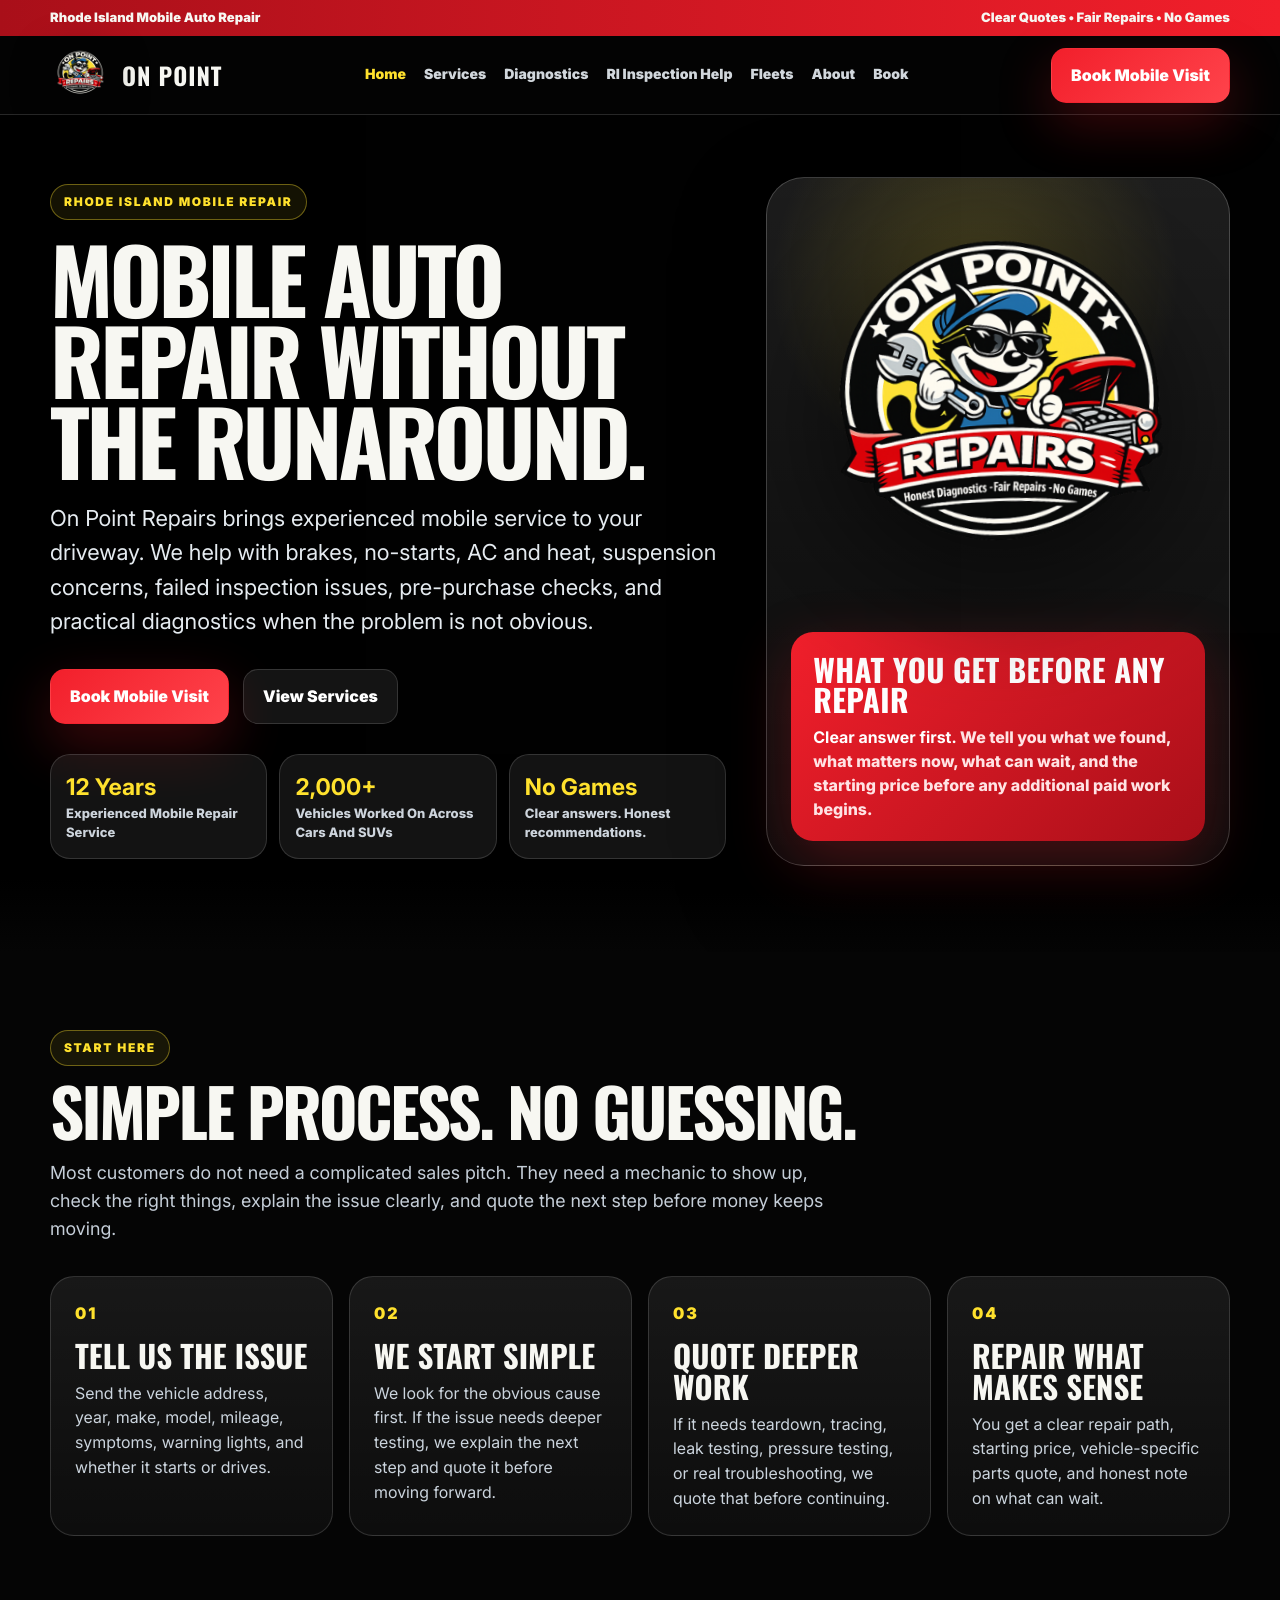
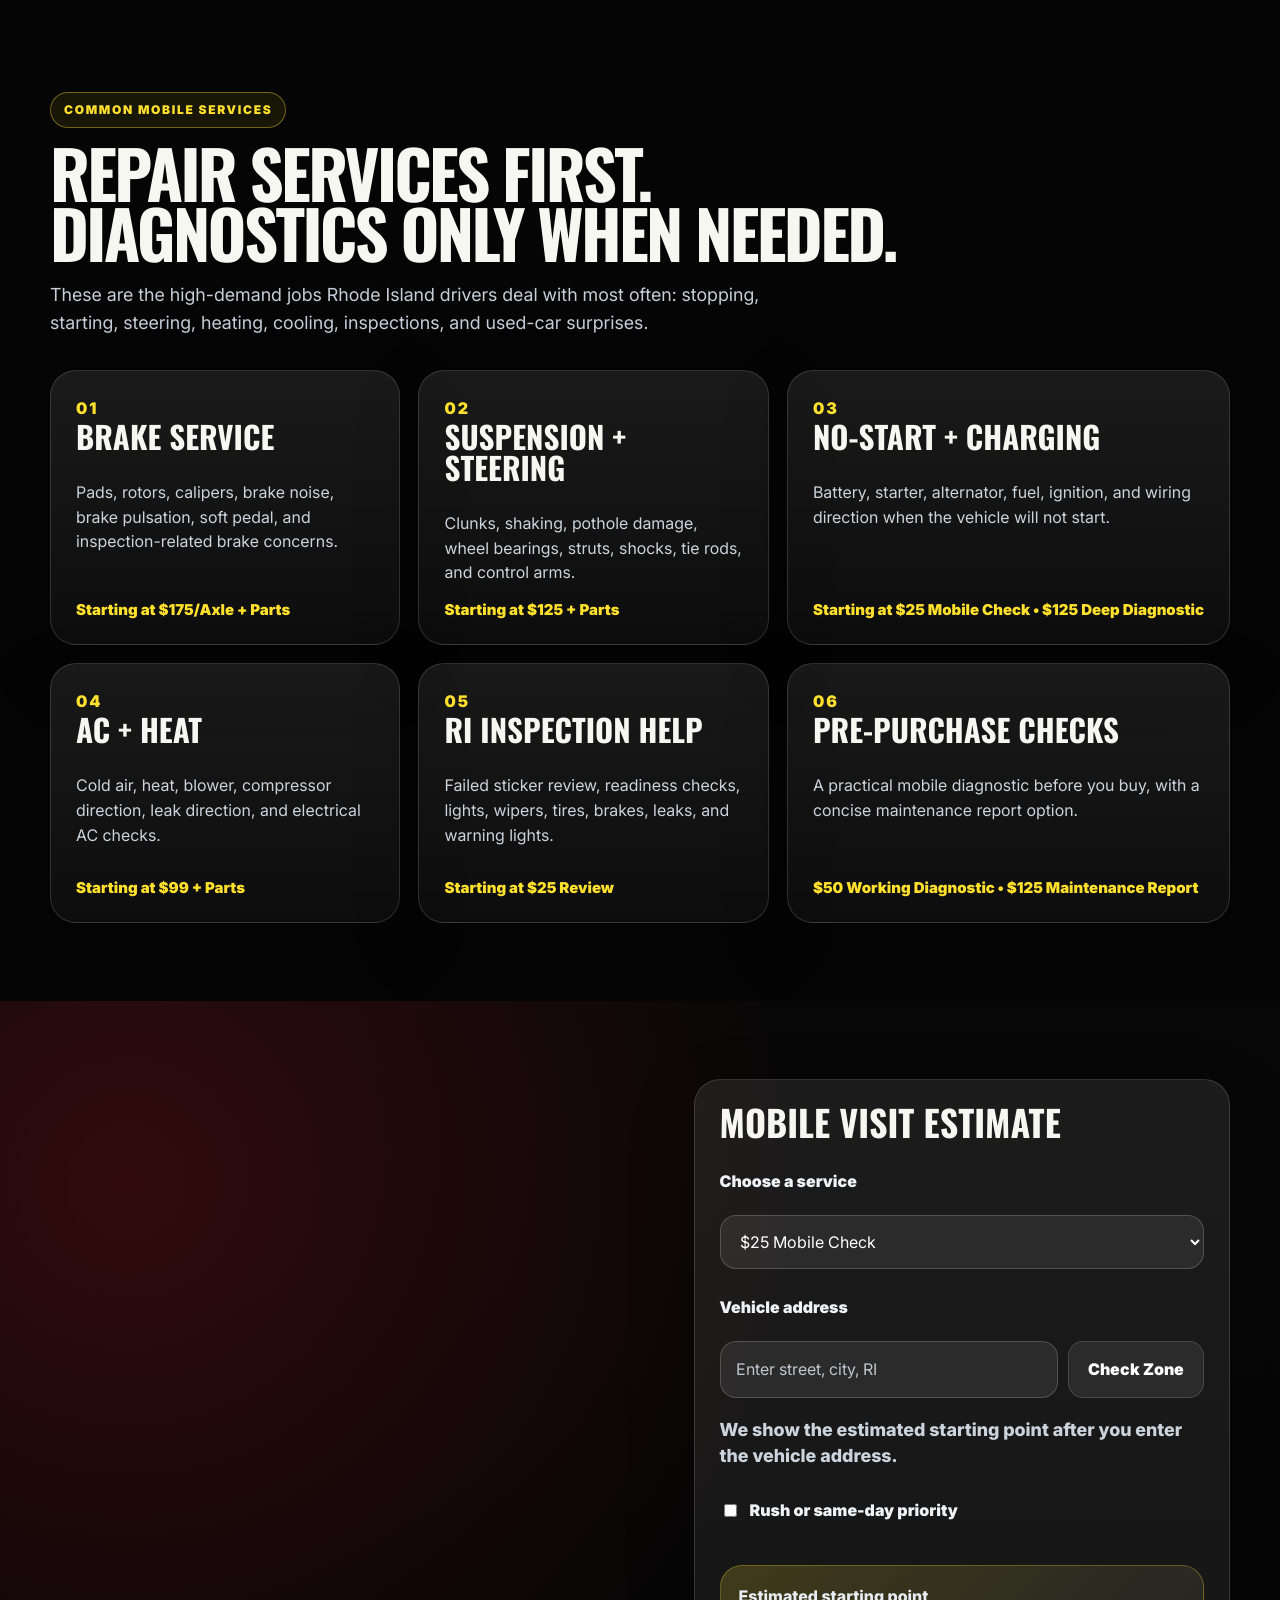
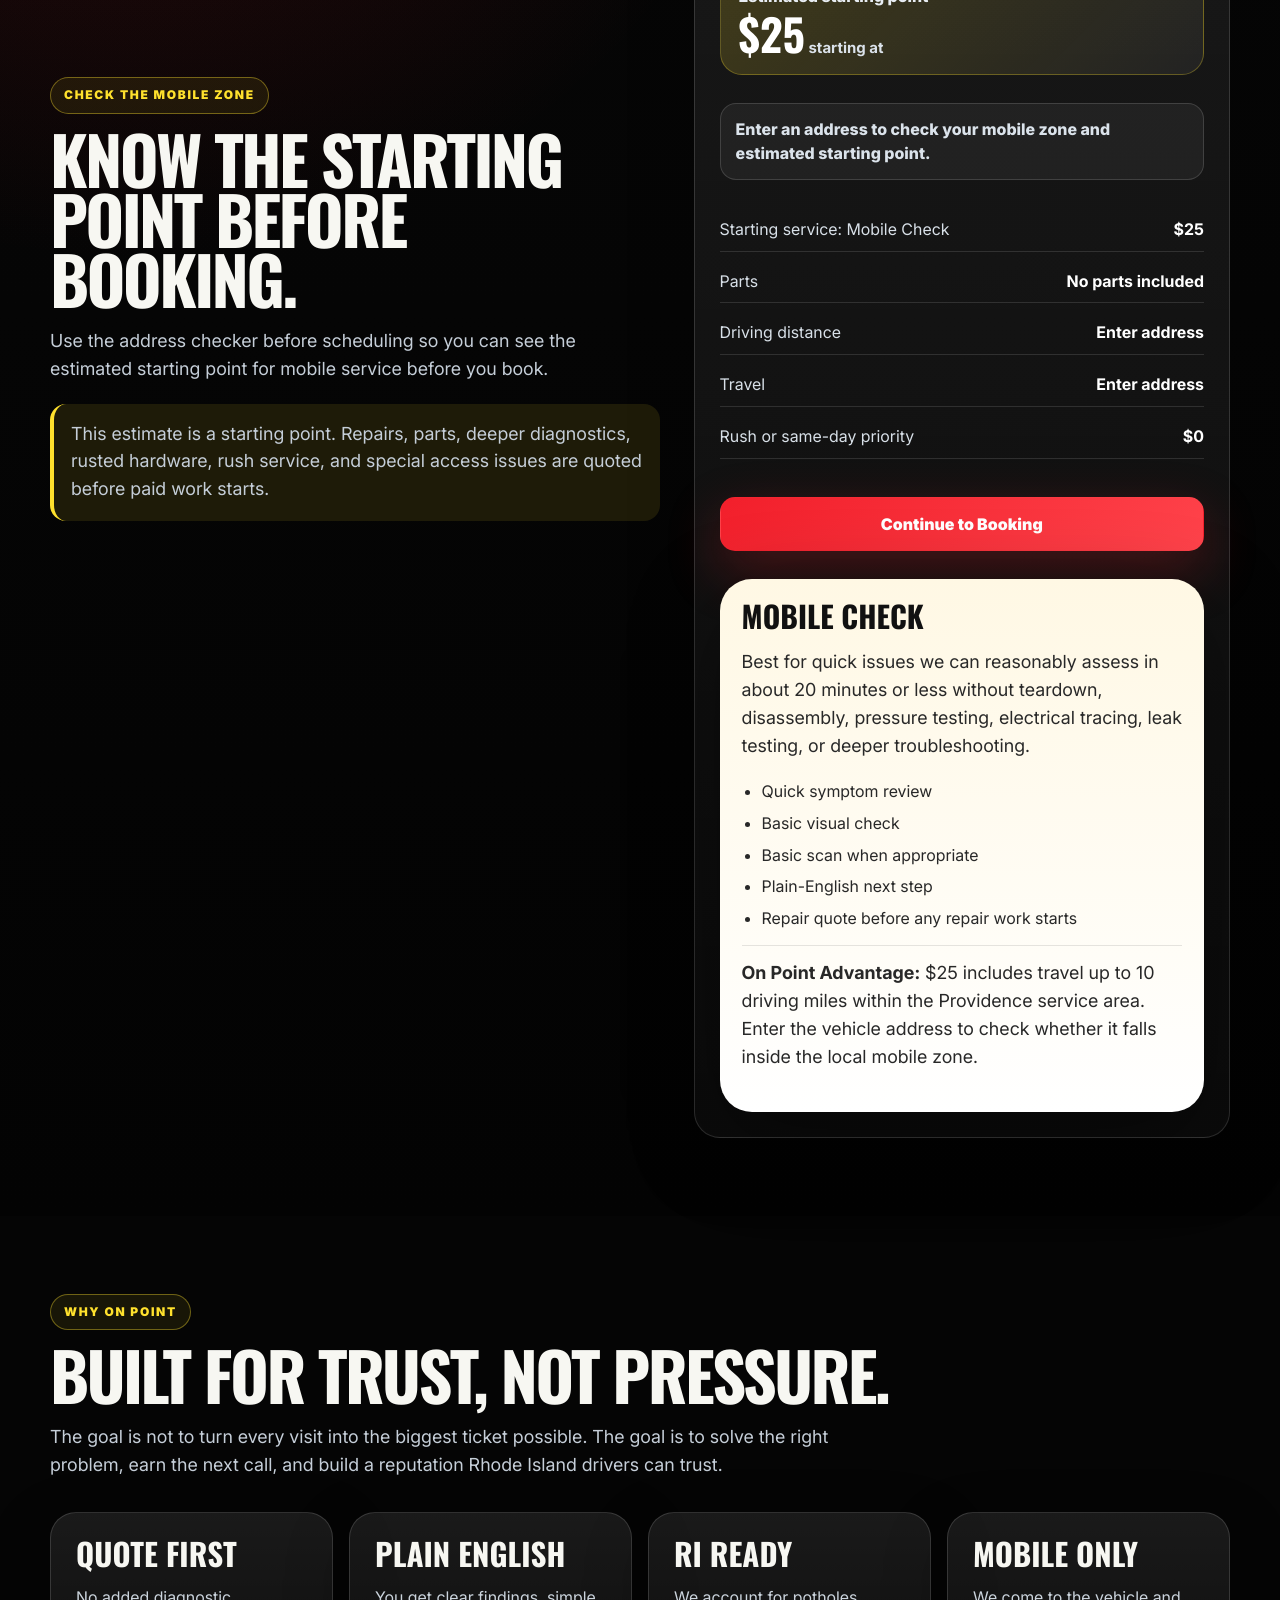
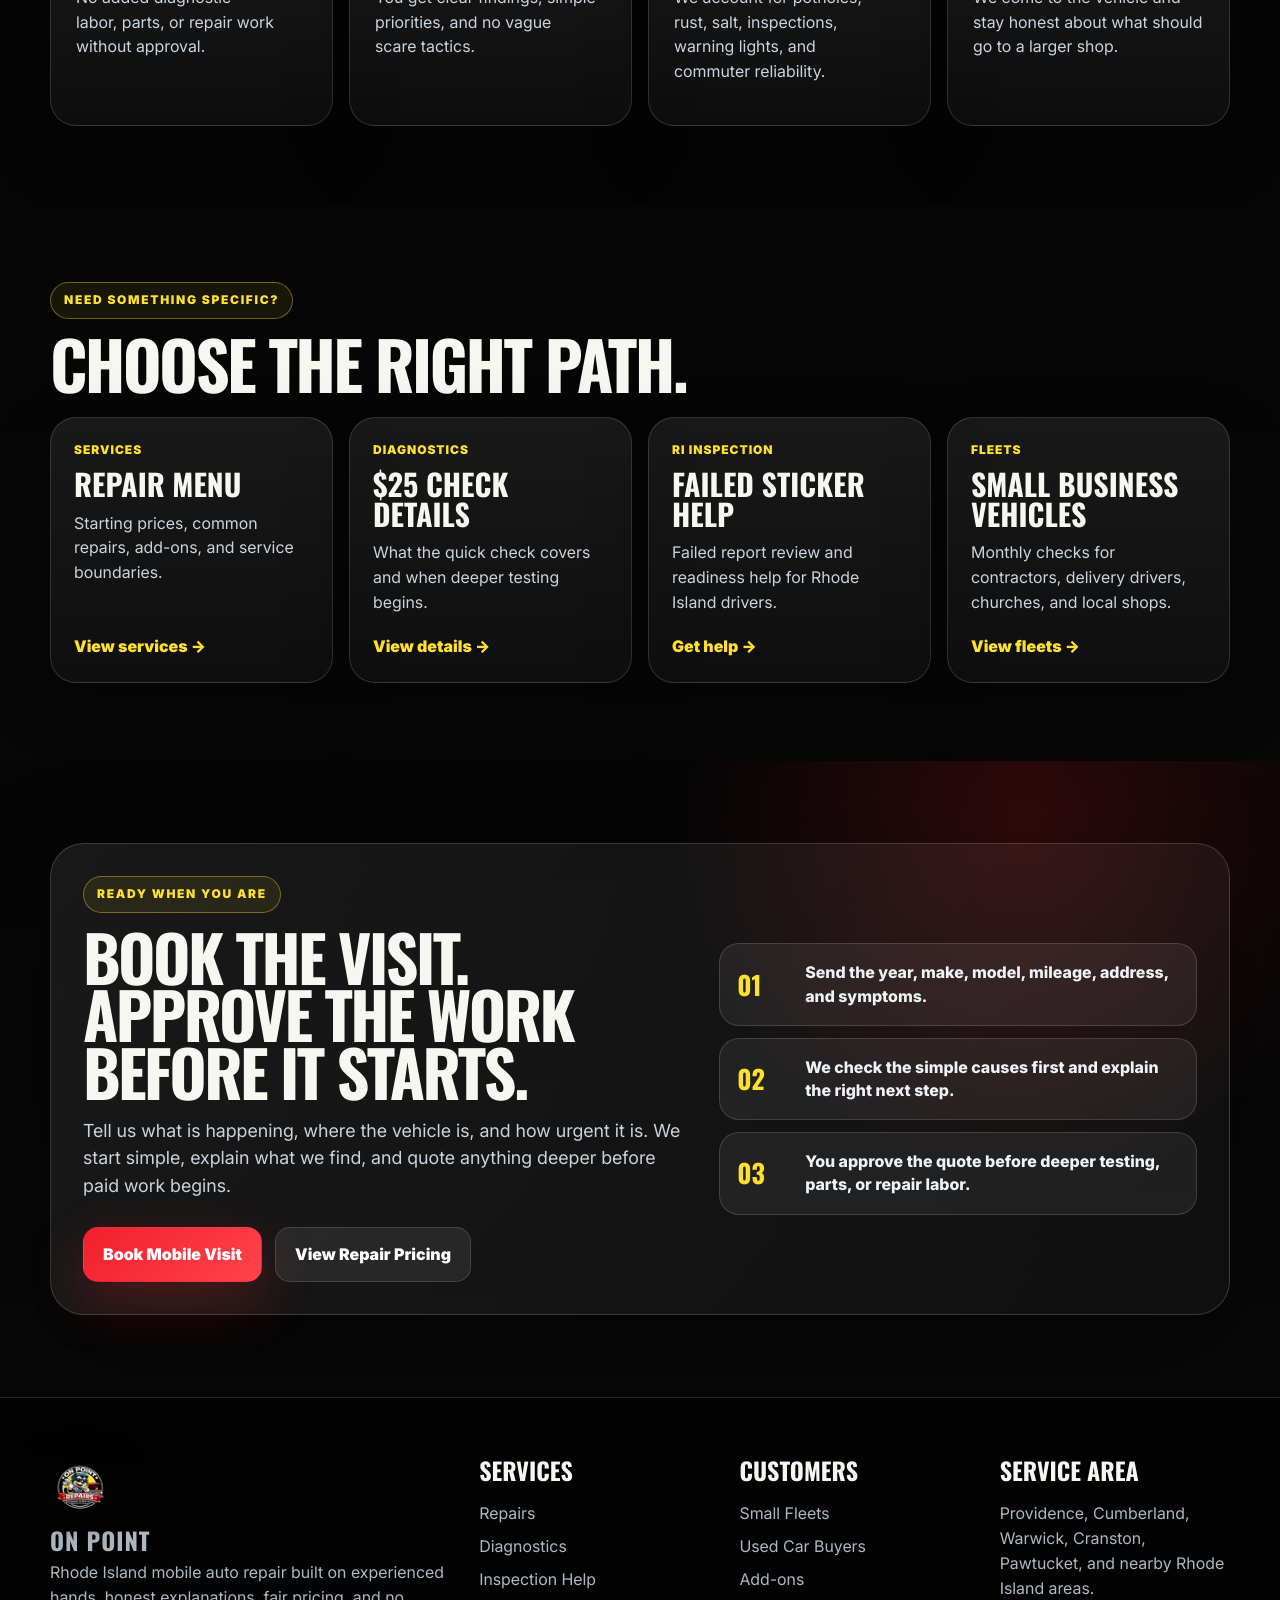
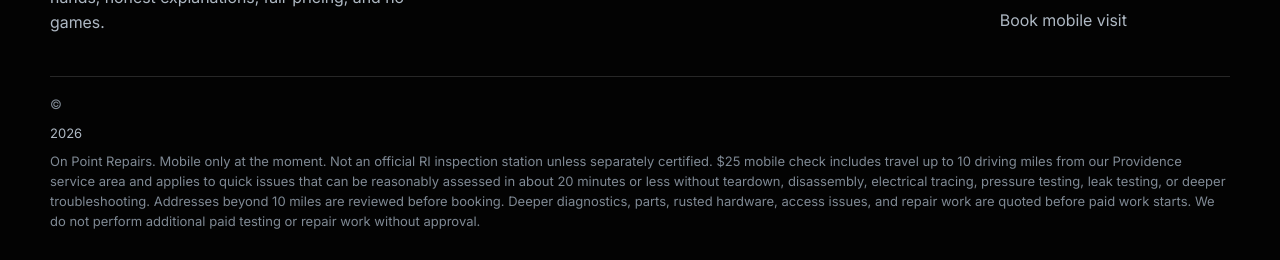
==== commit aa106f72: "Streamline booking CTA flow and reduce redundant buttons" ====
--- a/index.html
+++ b/index.html
@@ -22,7 +22,7 @@
       <a class="brand" href="index.html"><img src="assets/on-point-logo.png" alt="On Point Repairs logo"><span>ON POINT</span></a>
       <nav class="nav-links"><a class="active" href="index.html">Home</a><a class="" href="services.html">Services</a><a class="" href="diagnostics.html">Diagnostics</a><a class="" href="inspection-help.html">RI Inspection Help</a><a class="" href="fleet.html">Fleets</a><a class="" href="about.html">About</a><a class="" href="contact.html">Book</a></nav>
       <button class="mobile-toggle" aria-label="Open menu" aria-expanded="false">Menu</button>
-      <a class="btn primary nav-cta" href="contact.html#booking-calendar">Book Service</a>
+      <a class="btn primary nav-cta" href="contact.html#booking-calendar">Book Mobile Visit</a>
     </div>
   </header>
 
@@ -34,7 +34,7 @@
         <span class="eyebrow">Rhode Island Mobile Repair</span>
         <h1>Mobile auto repair without the runaround.</h1>
         <p class="lead">On Point Repairs brings experienced mobile service to your driveway. We help with brakes, no-starts, AC and heat, suspension concerns, failed inspection issues, pre-purchase checks, and practical diagnostics when the problem is not obvious.</p>
-        <div class="hero-actions"><a class="btn primary" href="contact.html#booking-calendar">Book $25 Mobile Check</a><a class="btn secondary" href="services.html">View Services</a></div>
+        <div class="hero-actions"><a class="btn primary" href="contact.html#booking-calendar">Book Mobile Visit</a><a class="btn secondary" href="services.html">View Services</a></div>
         <div class="proof-row"><div><strong>12 Years</strong><span>Experienced Mobile Repair Service</span></div><div><strong>2,000+</strong><span>Vehicles Worked On Across Cars And SUVs</span></div><div><strong>No Games</strong><span>Clear answers. Honest recommendations.</span></div></div>
       </div>
       <aside class="hero-card reveal">
@@ -84,7 +84,7 @@
         <div class="quote-output"><span>Estimated starting point</span><h3 id="quoteOut">$25</h3></div>
         <div class="distance-result" id="distanceResult">Enter an address to check your mobile zone and estimated starting point.</div>
         <div class="line-items" id="quoteItems"></div>
-        <a class="btn primary book-now-after-calc home-book-now-after-calc" href="contact.html#appointment-form">Book Now</a>
+        <a class="btn primary book-now-after-calc home-book-now-after-calc" href="contact.html#appointment-form">Continue to Booking</a>
         <div class="panel-light why-box" id="whyBox"></div>
       </form>
     </div>
@@ -120,7 +120,7 @@
       <span class="eyebrow">Ready When You Are</span>
       <h2>Book the visit. Approve the work before it starts.</h2>
       <p>Tell us what is happening, where the vehicle is, and how urgent it is. We start simple, explain what we find, and quote anything deeper before paid work begins.</p>
-      <div class="final-buttons"><a class="btn primary" href="contact.html#booking-calendar">Book Service</a><a class="btn secondary" href="services.html">View Repair Pricing</a></div>
+      <div class="final-buttons"><a class="btn primary" href="contact.html#booking-calendar">Book Mobile Visit</a><a class="btn secondary" href="services.html">View Repair Pricing</a></div>
     </div>
     <div class="final-panel">
       <div><strong>01</strong><span>Send the year, make, model, mileage, address, and symptoms.</span></div>
@@ -139,11 +139,11 @@
       </div>
       <div><h4>Services</h4><a href="services.html#repairs">Repairs</a><a href="diagnostics.html">Diagnostics</a><a href="inspection-help.html">Inspection Help</a></div>
       <div><h4>Customers</h4><a href="fleet.html">Small Fleets</a><a href="services.html#service-ppi">Used Car Buyers</a><a href="services.html#add-ons">Add-ons</a></div>
-      <div><h4>Service Area</h4><span>Providence, Cumberland, Warwick, Cranston, Pawtucket, and nearby Rhode Island areas.</span><a href="contact.html#booking-calendar">Book mobile service</a></div>
+      <div><h4>Service Area</h4><span>Providence, Cumberland, Warwick, Cranston, Pawtucket, and nearby Rhode Island areas.</span><a href="contact.html#booking-calendar">Book mobile visit</a></div>
     </div>
     <div class="wrap fineprint">© <span data-year></span> On Point Repairs. Mobile only at the moment. Not an official RI inspection station unless separately certified. $25 mobile check includes travel up to 10 driving miles from our Providence service area and applies to quick issues that can be reasonably assessed in about 20 minutes or less without teardown, disassembly, electrical tracing, pressure testing, leak testing, or deeper troubleshooting. Addresses beyond 10 miles are reviewed before booking. Deeper diagnostics, parts, rusted hardware, access issues, and repair work are quoted before paid work starts. We do not perform additional paid testing or repair work without approval.</div>
   </footer>
-  <a class="btn primary sticky-call" href="contact.html#booking-calendar">Book Mobile Service</a>
+  <a class="btn primary sticky-call" href="contact.html#booking-calendar">Book Mobile Visit</a>
   <script src="assets/app.js"></script>
 </body>
 </html>
--- a/assets/styles.css
+++ b/assets/styles.css
@@ -14,6 +14,8 @@
 /* Service detail accordion */
 .service-detail-section{background:linear-gradient(180deg,#050505,#070707)}
 .service-accordion{display:grid;gap:13px}
+.service-accordion-cta{margin-top:18px;display:flex;justify-content:center}
+.service-accordion-cta .btn{min-width:260px}
 .service-detail{border:1px solid rgba(255,255,255,.14);border-radius:24px;background:linear-gradient(180deg,rgba(255,255,255,.075),rgba(255,255,255,.032));box-shadow:0 22px 58px rgba(0,0,0,.28);overflow:hidden;scroll-margin-top:112px;transition:border-color .22s ease,box-shadow .22s ease,transform .22s ease}
 .service-detail.open,.service-detail.targeted{border-color:rgba(255,225,45,.55);box-shadow:0 28px 78px rgba(255,225,45,.08),0 24px 74px rgba(0,0,0,.36)}
 .service-detail.targeted{animation:servicePulse 1.45s ease}
@@ -36,6 +38,5 @@
 .service-detail-price{margin:20px 0 0;border:1px solid rgba(255,225,45,.3);border-radius:18px;padding:16px 18px;background:linear-gradient(135deg,rgba(255,225,45,.13),rgba(255,255,255,.045));display:flex;align-items:center;justify-content:space-between;gap:16px}
 .service-detail-price span{color:#e8edf3;font-weight:900;text-transform:uppercase;letter-spacing:.08em;font-size:12px}
 .service-detail-price strong{color:var(--yellow);font-weight:1000;font-size:18px;line-height:1.25;text-align:right}
-.service-book-btn{width:100%;margin-top:12px}
 .home-service-card{cursor:pointer}
 @media(max-width:760px){.service-detail-toggle{grid-template-columns:1fr;gap:12px;padding:20px}.service-detail-meta{justify-content:space-between;min-width:0;width:100%}.service-detail-cue{text-align:left}.service-detail-panel{padding:0 20px 20px}.service-detail-grid{grid-template-columns:1fr}.service-detail-main strong{font-size:28px}.service-detail-price{align-items:flex-start;flex-direction:column;gap:6px}.service-detail-price strong{text-align:left}}
